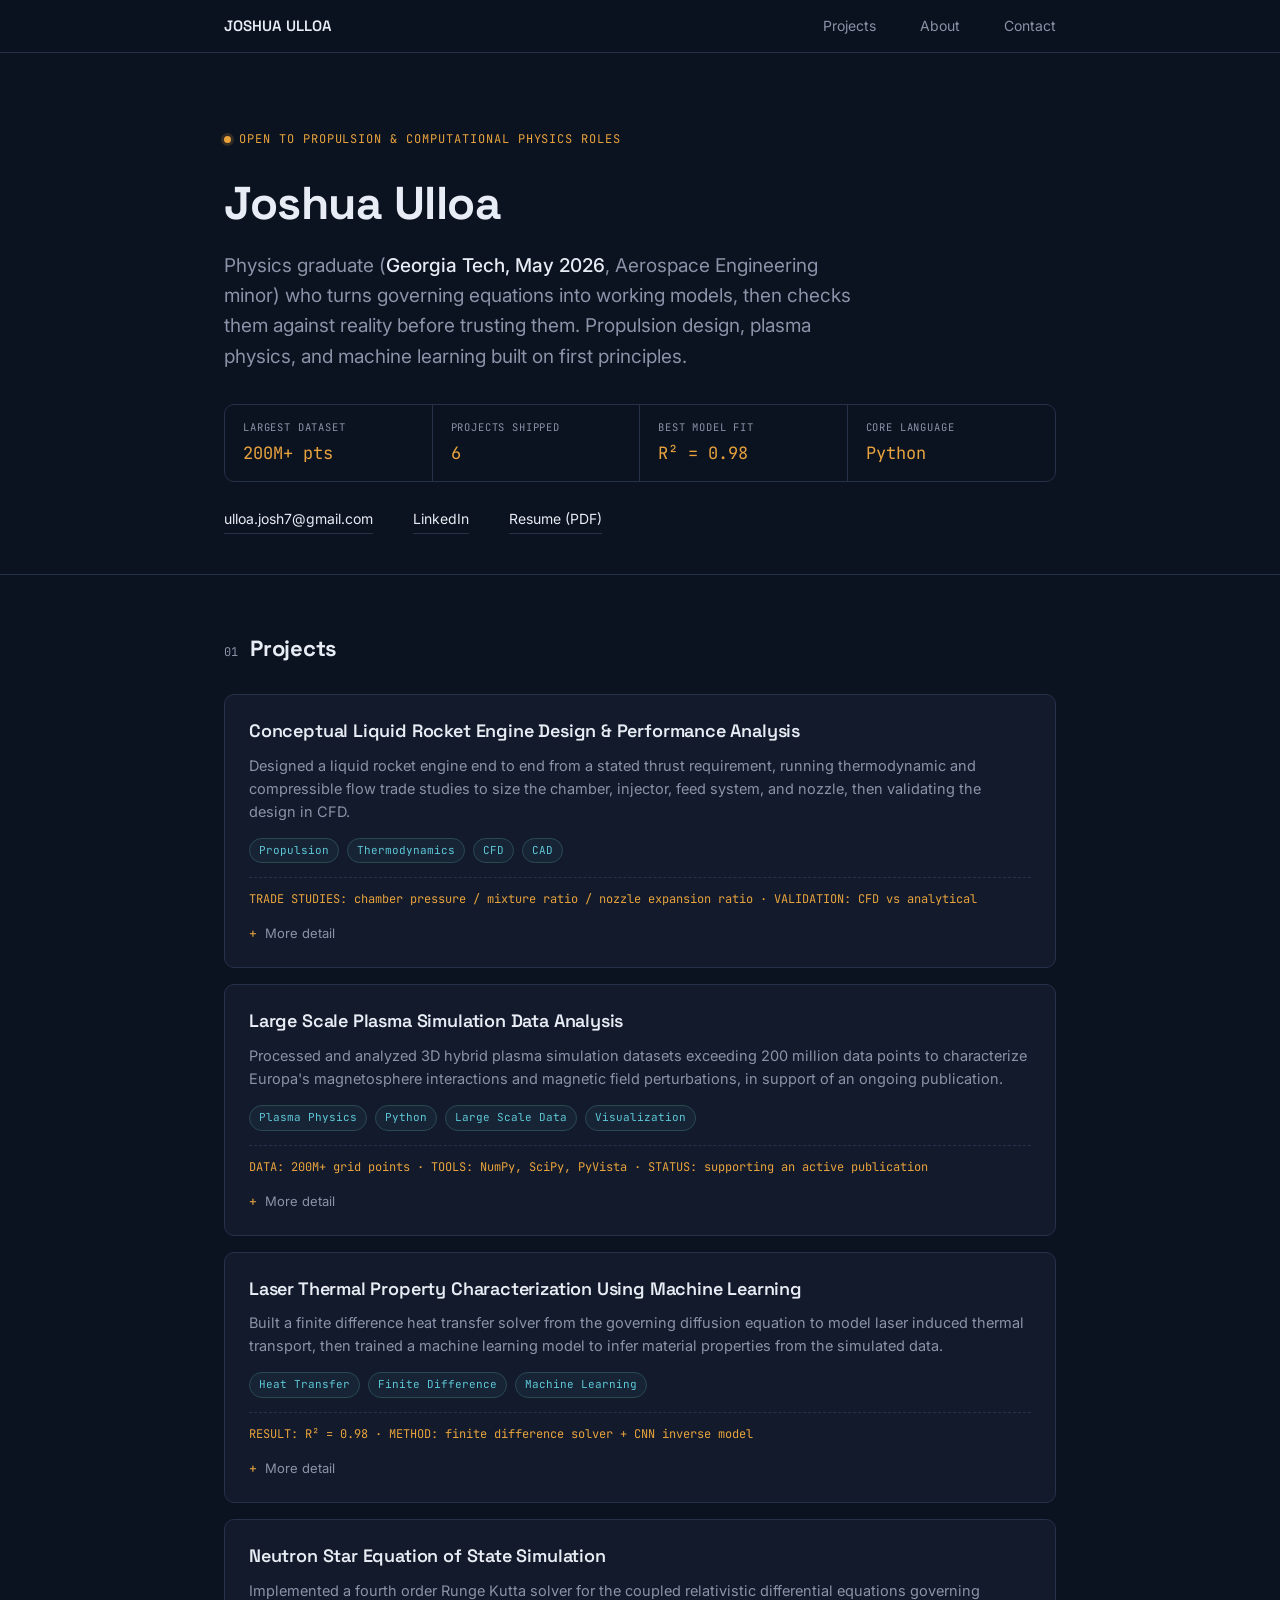
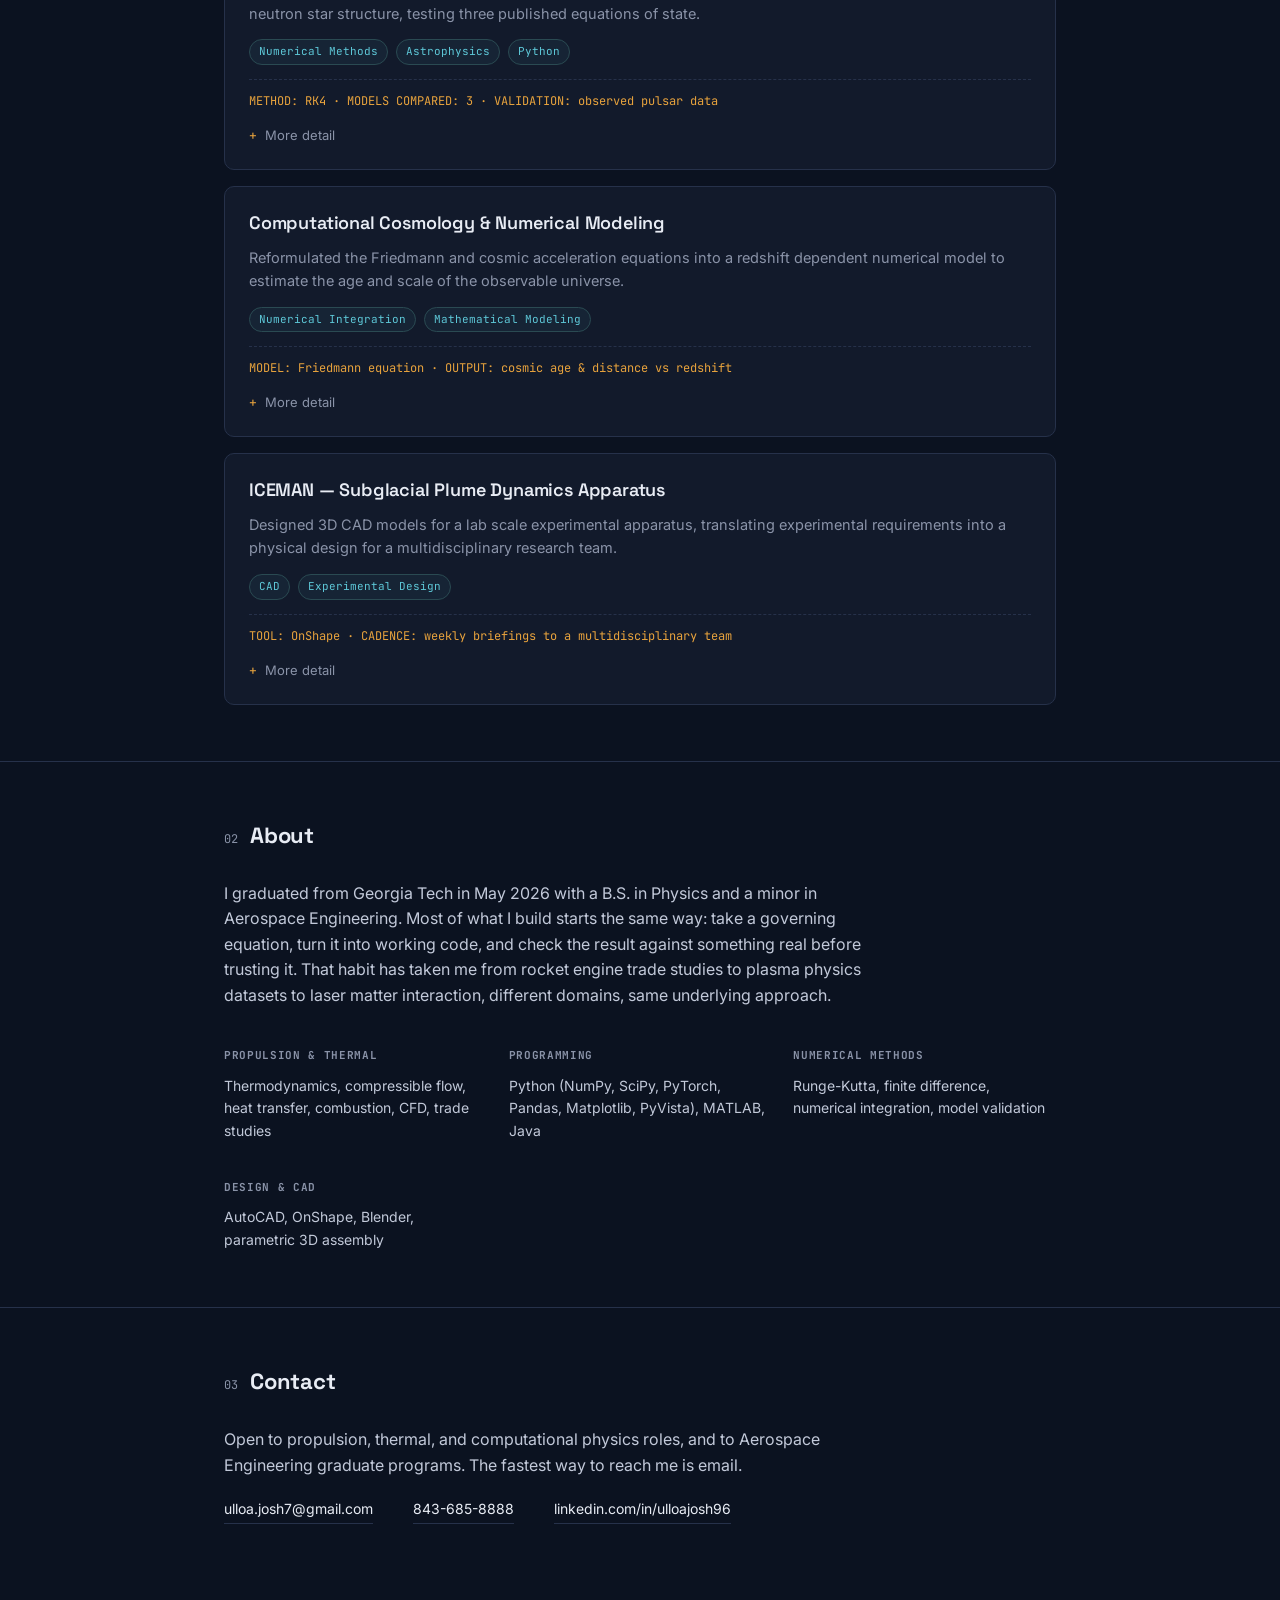
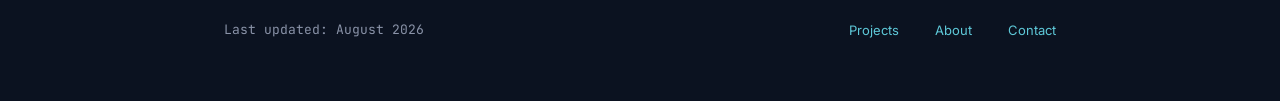
==== index.html @ 4d4025cc "Add files via upload" ====
<!DOCTYPE html>
<html lang="en">
<head>
<meta charset="UTF-8">
<meta name="viewport" content="width=device-width, initial-scale=1.0">
<title>Joshua Ulloa — Propulsion & Computational Physics</title>
<meta name="description" content="Portfolio of Joshua Ulloa: propulsion, thermal analysis, and computational physics projects.">
<link rel="preconnect" href="https://fonts.googleapis.com">
<link rel="preconnect" href="https://fonts.gstatic.com" crossorigin>
<link href="https://fonts.googleapis.com/css2?family=Space+Grotesk:wght@400;500;600;700&family=Inter:wght@400;500;600&family=JetBrains+Mono:wght@400;500;600&display=swap" rel="stylesheet">
<style>
  :root {
    --bg: #0b1220;
    --surface: #121a2b;
    --surface-2: #17203400;
    --border: #26314a;
    --text: #e8ecf4;
    --muted: #8a93a8;
    --amber: #e8a33d;
    --cyan: #5ec8d8;
    --radius: 10px;
  }

  * { box-sizing: border-box; }

  html { scroll-behavior: smooth; }

  body {
    margin: 0;
    background: var(--bg);
    color: var(--text);
    font-family: 'Inter', sans-serif;
    line-height: 1.6;
    -webkit-font-smoothing: antialiased;
  }

  h1, h2, h3 {
    font-family: 'Space Grotesk', sans-serif;
    margin: 0;
    letter-spacing: -0.01em;
  }

  .mono {
    font-family: 'JetBrains Mono', monospace;
  }

  a { color: var(--cyan); text-decoration: none; }
  a:hover { text-decoration: underline; }
  a:focus-visible, button:focus-visible, details:focus-visible {
    outline: 2px solid var(--amber);
    outline-offset: 3px;
  }

  .wrap {
    max-width: 880px;
    margin: 0 auto;
    padding: 0 24px;
  }

  /* ---------- Nav ---------- */
  nav {
    position: sticky;
    top: 0;
    z-index: 10;
    background: rgba(11, 18, 32, 0.9);
    backdrop-filter: blur(8px);
    border-bottom: 1px solid var(--border);
  }
  nav .wrap {
    display: flex;
    align-items: center;
    justify-content: space-between;
    padding-top: 14px;
    padding-bottom: 14px;
  }
  nav .brand {
    font-family: 'Space Grotesk', sans-serif;
    font-weight: 600;
    font-size: 15px;
    color: var(--text);
  }
  nav .links { display: flex; gap: 22px; font-size: 14px; }
  nav .links a { color: var(--muted); margin-right: 22px; }
  nav .links a:last-child { margin-right: 0; }
  nav .links a:hover { color: var(--text); text-decoration: none; }

  /* ---------- Hero ---------- */
  header.hero {
    padding: 72px 0 40px;
    border-bottom: 1px solid var(--border);
  }
  .eyebrow {
    display: inline-flex;
    align-items: center;
    gap: 8px;
    font-family: 'JetBrains Mono', monospace;
    font-size: 12px;
    letter-spacing: 0.08em;
    color: var(--amber);
    text-transform: uppercase;
    margin-bottom: 18px;
  }
  .eyebrow::before {
    content: "";
    width: 7px;
    height: 7px;
    border-radius: 50%;
    background: var(--amber);
    box-shadow: 0 0 0 3px rgba(232, 163, 61, 0.18);
  }
  h1.name {
    font-size: clamp(32px, 5vw, 46px);
    font-weight: 700;
    color: var(--text);
  }
  .role {
    font-size: clamp(16px, 2.2vw, 19px);
    color: var(--muted);
    margin-top: 10px;
    max-width: 640px;
  }
  .role strong { color: var(--text); font-weight: 500; }

  /* instrument readout strip */
  .readout {
    margin-top: 32px;
    display: flex;
    flex-wrap: wrap;
    gap: 0;
    border: 1px solid var(--border);
    border-radius: var(--radius);
    overflow: hidden;
  }
  .readout .cell {
    flex: 1 1 160px;
    padding: 14px 18px;
    border-right: 1px solid var(--border);
  }
  .readout .cell:last-child { border-right: none; }
  .readout .cell .label {
    font-family: 'JetBrains Mono', monospace;
    font-size: 10.5px;
    letter-spacing: 0.08em;
    color: var(--muted);
    text-transform: uppercase;
  }
  .readout .cell .value {
    font-family: 'JetBrains Mono', monospace;
    font-size: 17px;
    color: var(--amber);
    margin-top: 4px;
  }

  .hero-links {
    margin-top: 26px;
    display: flex;
    gap: 20px;
    font-size: 14px;
    flex-wrap: wrap;
  }
  .hero-links a { color: var(--text); border-bottom: 1px solid var(--border); padding-bottom: 2px; margin-right: 20px; display: inline-block; }
  .hero-links a:last-child { margin-right: 0; }
  .hero-links a:hover { border-color: var(--amber); text-decoration: none; }

  /* ---------- Sections ---------- */
  section { padding: 56px 0; border-bottom: 1px solid var(--border); }
  section:last-of-type { border-bottom: none; }

  .section-head {
    display: flex;
    align-items: baseline;
    gap: 12px;
    margin-bottom: 28px;
  }
  .section-head .idx {
    font-family: 'JetBrains Mono', monospace;
    font-size: 12px;
    color: var(--muted);
  }
  .section-head h2 { font-size: 22px; color: var(--text); }

  /* ---------- Project cards ---------- */
  .projects { display: grid; gap: 16px; }

  .card {
    background: var(--surface);
    border: 1px solid var(--border);
    border-radius: var(--radius);
    padding: 22px 24px;
    transition: border-color 0.15s ease;
  }
  .card:hover { border-color: #37456450; }

  .card h3 {
    font-size: 18px;
    color: var(--text);
    font-weight: 600;
  }

  .card .summary {
    color: var(--muted);
    margin-top: 8px;
    font-size: 14.5px;
  }

  .tags {
    display: flex;
    flex-wrap: wrap;
    gap: 8px;
    margin-top: 14px;
  }
  .tag {
    font-family: 'JetBrains Mono', monospace;
    font-size: 11px;
    color: var(--cyan);
    border: 1px solid #2a4a52;
    background: rgba(94, 200, 216, 0.06);
    padding: 3px 9px;
    border-radius: 999px;
  }

  .metrics {
    margin-top: 14px;
    font-family: 'JetBrains Mono', monospace;
    font-size: 12px;
    color: var(--amber);
    border-top: 1px dashed var(--border);
    padding-top: 12px;
  }

  details.more { margin-top: 14px; }
  details.more summary {
    cursor: pointer;
    font-size: 13px;
    color: var(--muted);
    list-style: none;
  }
  details.more summary::-webkit-details-marker { display: none; }
  details.more summary::before {
    content: "+ ";
    color: var(--amber);
    font-family: 'JetBrains Mono', monospace;
  }
  details.more[open] summary::before { content: "\2212 "; }
  details.more .body {
    margin-top: 10px;
    font-size: 14px;
    color: #c2c9d9;
  }
  details.more .body ul { margin: 8px 0 0; padding-left: 18px; }
  details.more .body li { margin-bottom: 6px; }

  /* ---------- About / Skills ---------- */
  .about-text { max-width: 640px; color: #c2c9d9; }

  .skills-grid {
    display: grid;
    grid-template-columns: repeat(auto-fit, minmax(220px, 1fr));
    gap: 22px;
    margin-top: 24px;
  }
  .skills-grid h4 {
    font-family: 'JetBrains Mono', monospace;
    font-size: 11px;
    letter-spacing: 0.06em;
    text-transform: uppercase;
    color: var(--muted);
    margin-bottom: 10px;
  }
  .skills-grid p { font-size: 14px; color: #c2c9d9; margin: 0; }

  /* ---------- Footer ---------- */
  footer { padding: 40px 0 60px; }
  footer .wrap {
    display: flex;
    justify-content: space-between;
    align-items: center;
    flex-wrap: wrap;
    gap: 16px;
  }
  footer .muted { color: var(--muted); font-size: 13px; }
  footer .links { display: flex; gap: 18px; font-size: 13px; }
  footer .links a { margin-right: 18px; }
  footer .links a:last-child { margin-right: 0; }

  @media (max-width: 560px) {
    nav .links { gap: 14px; font-size: 13px; }
    .readout .cell { flex: 1 1 45%; }
  }

  @media (prefers-reduced-motion: reduce) {
    html { scroll-behavior: auto; }
    * { transition: none !important; }
  }
</style>
</head>
<body>

<nav>
  <div class="wrap">
    <div class="brand">JOSHUA ULLOA</div>
    <div class="links">
      <a href="#projects">Projects</a>
      <a href="#about">About</a>
      <a href="#contact">Contact</a>
    </div>
  </div>
</nav>

<header class="hero">
  <div class="wrap">
    <div class="eyebrow">Open to propulsion &amp; computational physics roles</div>
    <h1 class="name">Joshua Ulloa</h1>
    <p class="role">
      Physics graduate (<strong>Georgia Tech, May 2026</strong>, Aerospace Engineering minor) who turns
      governing equations into working models, then checks them against reality before trusting them.
      Propulsion design, plasma physics, and machine learning built on first principles.
    </p>

    <div class="readout">
      <div class="cell">
        <div class="label">Largest dataset</div>
        <div class="value">200M+ pts</div>
      </div>
      <div class="cell">
        <div class="label">Projects shipped</div>
        <div class="value">6</div>
      </div>
      <div class="cell">
        <div class="label">Best model fit</div>
        <div class="value">R&sup2; = 0.98</div>
      </div>
      <div class="cell">
        <div class="label">Core language</div>
        <div class="value">Python</div>
      </div>
    </div>

    <div class="hero-links">
      <a href="mailto:ulloa.josh7@gmail.com">ulloa.josh7@gmail.com</a>
      <a href="https://linkedin.com/in/ulloajosh96" target="_blank" rel="noopener">LinkedIn</a>
      <!-- To add a downloadable resume: upload a PDF to the same repo, then
           change href="#" below to the filename, e.g. href="resume.pdf" -->
      <a href="#" id="resume-link">Resume (PDF)</a>
    </div>
  </div>
</header>

<section id="projects">
  <div class="wrap">
    <div class="section-head">
      <span class="idx mono">01</span>
      <h2>Projects</h2>
    </div>

    <div class="projects">

      <!-- ================================================================
           PROJECT CARD TEMPLATE
           To add a new project: copy everything from the <div class="card">
           line to the matching closing </div> just above the next comment,
           paste it below this comment block, then edit the text inside.
           Keep the tag pills short (1-3 words). The metrics line is meant
           to read like a quick readout, not a full sentence.
           ================================================================ -->

      <div class="card">
        <h3>Conceptual Liquid Rocket Engine Design &amp; Performance Analysis</h3>
        <p class="summary">
          Designed a liquid rocket engine end to end from a stated thrust requirement, running
          thermodynamic and compressible flow trade studies to size the chamber, injector, feed
          system, and nozzle, then validating the design in CFD.
        </p>
        <div class="tags">
          <span class="tag">Propulsion</span>
          <span class="tag">Thermodynamics</span>
          <span class="tag">CFD</span>
          <span class="tag">CAD</span>
        </div>
        <div class="metrics">TRADE STUDIES: chamber pressure / mixture ratio / nozzle expansion ratio &middot; VALIDATION: CFD vs analytical</div>
        <details class="more">
          <summary>More detail</summary>
          <div class="body">
            <ul>
              <li>Ran thermodynamic and compressible flow trade studies to set chamber pressure, mixture ratio, and nozzle expansion ratio from a single thrust requirement.</li>
              <li>Sized the combustion chamber, injector concept, propellant feed system, and converging diverging nozzle.</li>
              <li>Built a parametric 3D CAD assembly and CFD models to evaluate nozzle flow and thermal loads, checking analytical predictions against simulation.</li>
            </ul>
          </div>
        </details>
      </div>

      <div class="card">
        <h3>Large Scale Plasma Simulation Data Analysis</h3>
        <p class="summary">
          Processed and analyzed 3D hybrid plasma simulation datasets exceeding 200 million data
          points to characterize Europa's magnetosphere interactions and magnetic field perturbations,
          in support of an ongoing publication.
        </p>
        <div class="tags">
          <span class="tag">Plasma Physics</span>
          <span class="tag">Python</span>
          <span class="tag">Large Scale Data</span>
          <span class="tag">Visualization</span>
        </div>
        <div class="metrics">DATA: 200M+ grid points &middot; TOOLS: NumPy, SciPy, PyVista &middot; STATUS: supporting an active publication</div>
        <details class="more">
          <summary>More detail</summary>
          <div class="body">
            <ul>
              <li>Built automated Python pipelines to process, mask, and threshold large 3D simulation output into scientifically meaningful subsets.</li>
              <li>Developed automated 2D and 3D visualization tooling to compare results across multiple simulation models.</li>
              <li>Partnered with graduate researchers to validate results against expected physical behavior.</li>
            </ul>
          </div>
        </details>
      </div>

      <div class="card">
        <h3>Laser Thermal Property Characterization Using Machine Learning</h3>
        <p class="summary">
          Built a finite difference heat transfer solver from the governing diffusion equation to
          model laser induced thermal transport, then trained a machine learning model to infer
          material properties from the simulated data.
        </p>
        <div class="tags">
          <span class="tag">Heat Transfer</span>
          <span class="tag">Finite Difference</span>
          <span class="tag">Machine Learning</span>
        </div>
        <div class="metrics">RESULT: R&sup2; = 0.98 &middot; METHOD: finite difference solver + CNN inverse model</div>
        <details class="more">
          <summary>More detail</summary>
          <div class="body">
            <ul>
              <li>Derived and discretized the heat diffusion equation directly rather than using a commercial solver, managing numerical stability constraints on time step selection.</li>
              <li>Automated parameter sweeps to generate a structured synthetic dataset across material properties.</li>
              <li>Trained a CNN to solve the inverse problem: inferring thermal diffusivity from simulated temperature fields.</li>
            </ul>
          </div>
        </details>
      </div>

      <div class="card">
        <h3>Neutron Star Equation of State Simulation</h3>
        <p class="summary">
          Implemented a fourth order Runge Kutta solver for the coupled relativistic differential
          equations governing neutron star structure, testing three published equations of state.
        </p>
        <div class="tags">
          <span class="tag">Numerical Methods</span>
          <span class="tag">Astrophysics</span>
          <span class="tag">Python</span>
        </div>
        <div class="metrics">METHOD: RK4 &middot; MODELS COMPARED: 3 &middot; VALIDATION: observed pulsar data</div>
        <details class="more">
          <summary>More detail</summary>
          <div class="body">
            <ul>
              <li>Handled the singular boundary condition near the stellar center before transitioning to general integration.</li>
              <li>Swept across central density conditions to build full mass radius relationships for each equation of state.</li>
              <li>Compared predictions across models to quantify sensitivity to underlying nuclear physics assumptions.</li>
            </ul>
          </div>
        </details>
      </div>

      <div class="card">
        <h3>Computational Cosmology &amp; Numerical Modeling</h3>
        <p class="summary">
          Reformulated the Friedmann and cosmic acceleration equations into a redshift dependent
          numerical model to estimate the age and scale of the observable universe.
        </p>
        <div class="tags">
          <span class="tag">Numerical Integration</span>
          <span class="tag">Mathematical Modeling</span>
        </div>
        <div class="metrics">MODEL: Friedmann equation &middot; OUTPUT: cosmic age &amp; distance vs redshift</div>
        <details class="more">
          <summary>More detail</summary>
          <div class="body">
            <ul>
              <li>Converted the expansion equations from scale factor to observable redshift.</li>
              <li>Numerically integrated across a large redshift range to recover estimates of cosmic age and comoving distance.</li>
            </ul>
          </div>
        </details>
      </div>

      <div class="card">
        <h3>ICEMAN &mdash; Subglacial Plume Dynamics Apparatus</h3>
        <p class="summary">
          Designed 3D CAD models for a lab scale experimental apparatus, translating experimental
          requirements into a physical design for a multidisciplinary research team.
        </p>
        <div class="tags">
          <span class="tag">CAD</span>
          <span class="tag">Experimental Design</span>
        </div>
        <div class="metrics">TOOL: OnShape &middot; CADENCE: weekly briefings to a multidisciplinary team</div>
        <details class="more">
          <summary>More detail</summary>
          <div class="body">
            <ul>
              <li>Designed inflow channels and tank modifications enabling simulation of subglacial plume dynamics.</li>
              <li>Synthesized prior experimental studies into design recommendations.</li>
              <li>Briefed technical progress weekly to keep design aligned with project objectives.</li>
            </ul>
          </div>
        </details>
      </div>

      <!-- END PROJECT CARD TEMPLATE AREA -->

    </div>
  </div>
</section>

<section id="about">
  <div class="wrap">
    <div class="section-head">
      <span class="idx mono">02</span>
      <h2>About</h2>
    </div>
    <p class="about-text">
      I graduated from Georgia Tech in May 2026 with a B.S. in Physics and a minor in Aerospace
      Engineering. Most of what I build starts the same way: take a governing equation, turn it into
      working code, and check the result against something real before trusting it. That habit has
      taken me from rocket engine trade studies to plasma physics datasets to laser matter interaction,
      different domains, same underlying approach.
    </p>

    <div class="skills-grid">
      <div>
        <h4>Propulsion &amp; Thermal</h4>
        <p>Thermodynamics, compressible flow, heat transfer, combustion, CFD, trade studies</p>
      </div>
      <div>
        <h4>Programming</h4>
        <p>Python (NumPy, SciPy, PyTorch, Pandas, Matplotlib, PyVista), MATLAB, Java</p>
      </div>
      <div>
        <h4>Numerical Methods</h4>
        <p>Runge-Kutta, finite difference, numerical integration, model validation</p>
      </div>
      <div>
        <h4>Design &amp; CAD</h4>
        <p>AutoCAD, OnShape, Blender, parametric 3D assembly</p>
      </div>
    </div>
  </div>
</section>

<section id="contact">
  <div class="wrap">
    <div class="section-head">
      <span class="idx mono">03</span>
      <h2>Contact</h2>
    </div>
    <p class="about-text">
      Open to propulsion, thermal, and computational physics roles, and to Aerospace Engineering
      graduate programs. The fastest way to reach me is email.
    </p>
    <div class="hero-links" style="margin-top: 20px;">
      <a href="mailto:ulloa.josh7@gmail.com">ulloa.josh7@gmail.com</a>
      <a href="tel:8436858888">843-685-8888</a>
      <a href="https://linkedin.com/in/ulloajosh96" target="_blank" rel="noopener">linkedin.com/in/ulloajosh96</a>
    </div>
  </div>
</section>

<footer>
  <div class="wrap">
    <span class="muted mono">Last updated: August 2026</span>
    <div class="links">
      <a href="#projects">Projects</a>
      <a href="#about">About</a>
      <a href="#contact">Contact</a>
    </div>
  </div>
</footer>

</body>
</html>
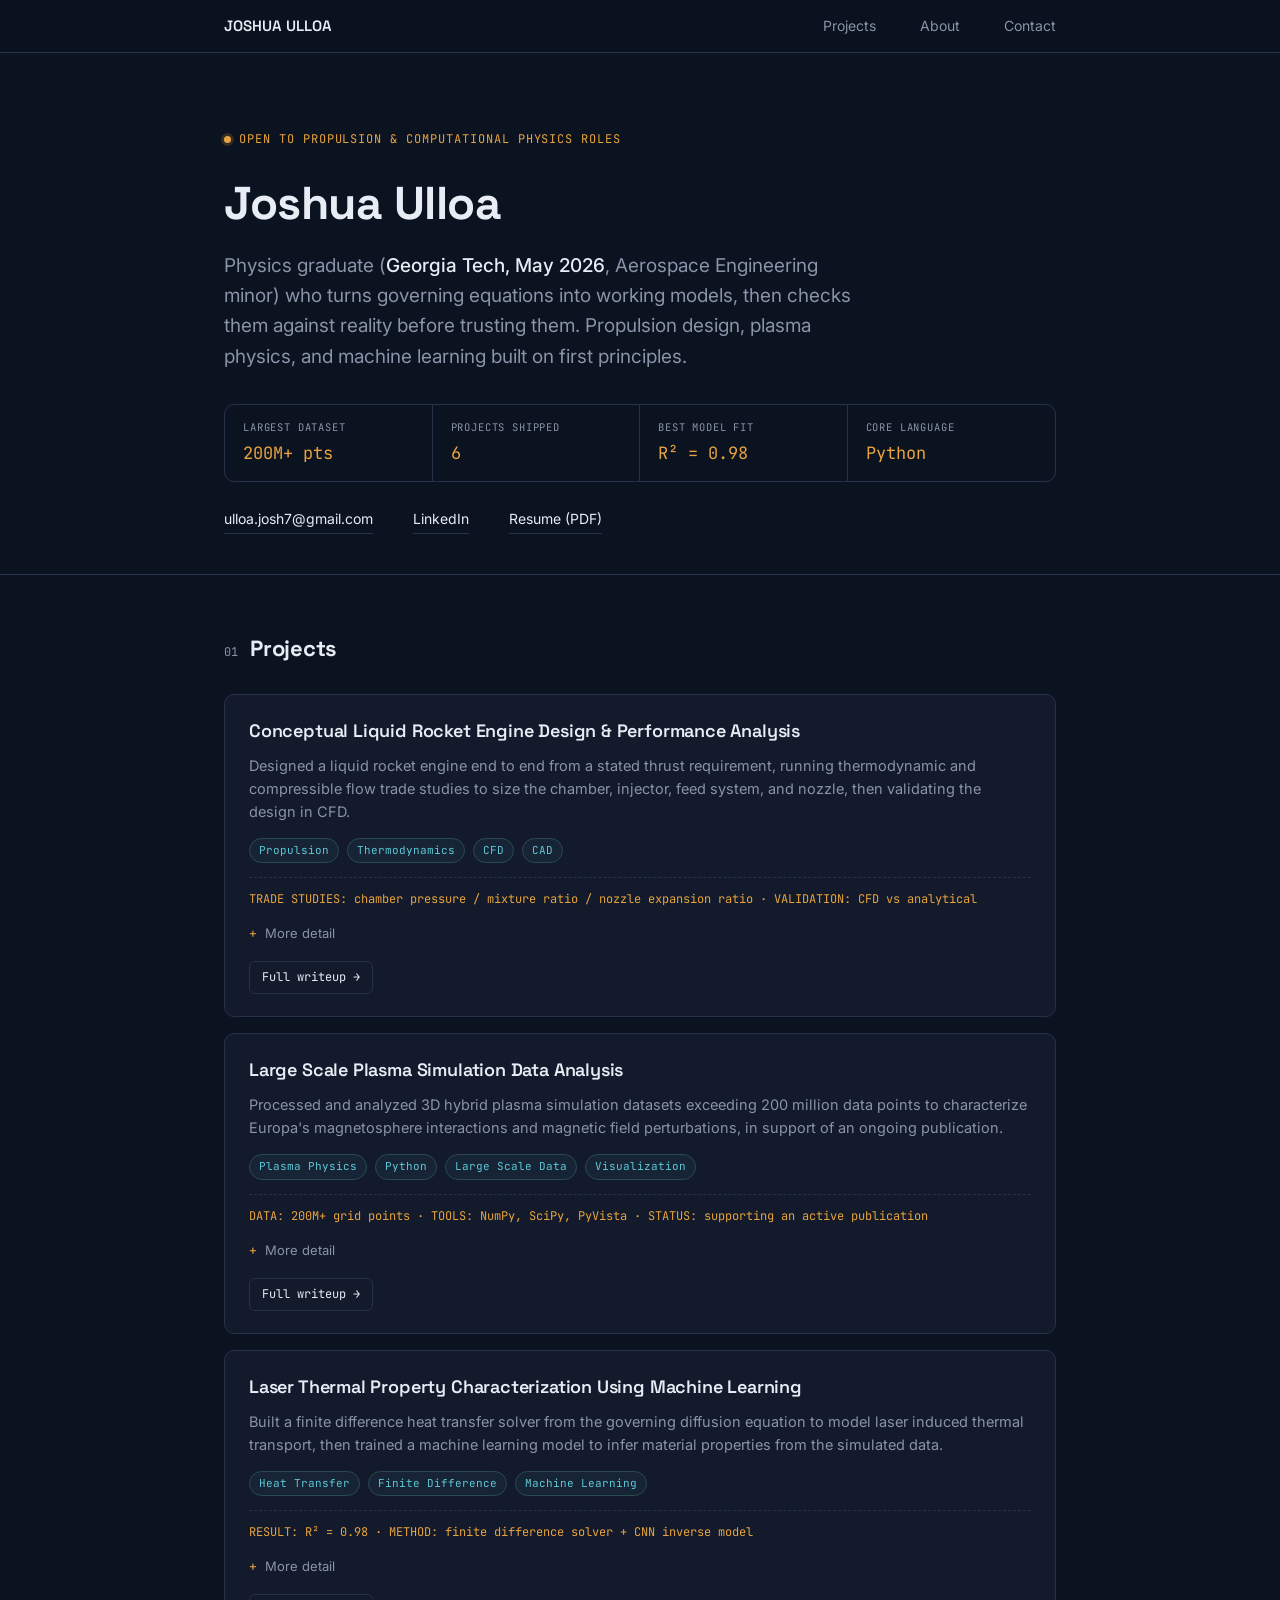
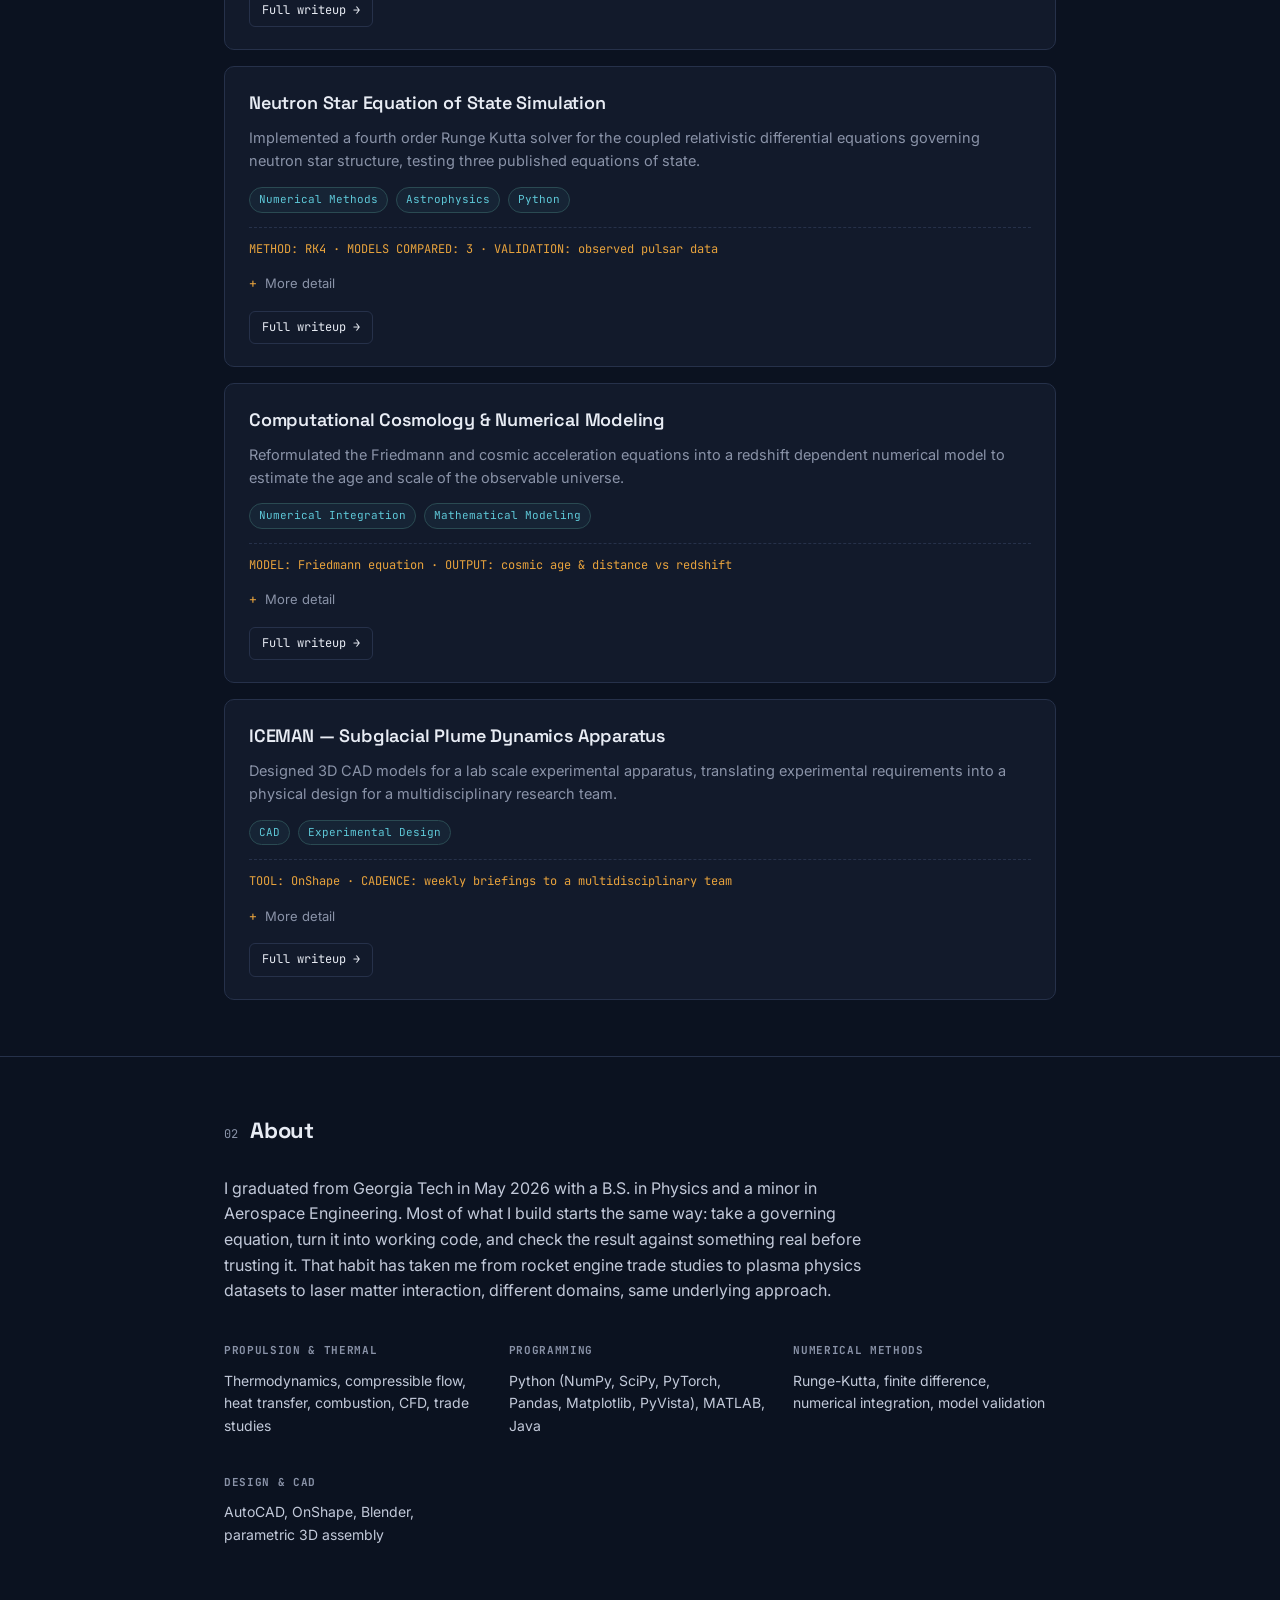
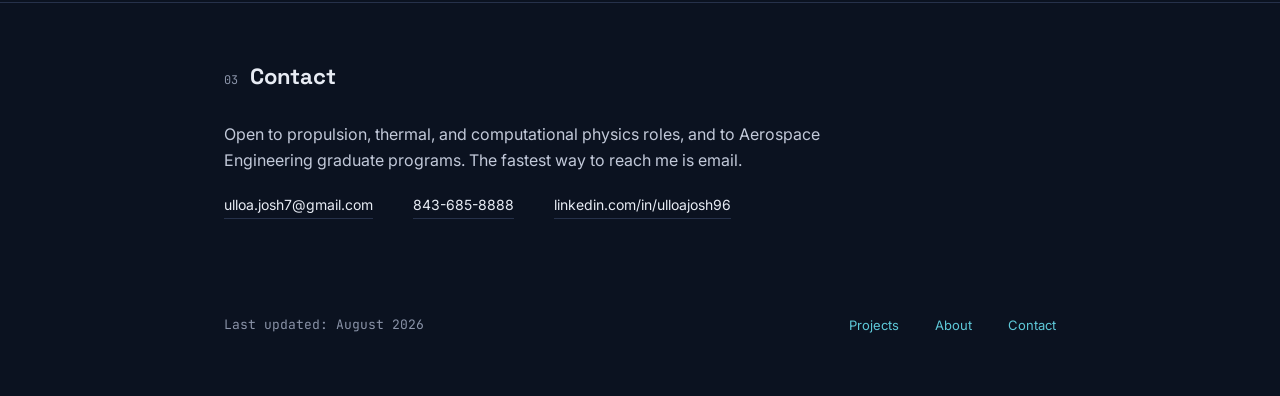
==== commit 827c31d9: "Add files via upload" ====
--- a/index.html
+++ b/index.html
@@ -8,291 +8,7 @@
 <link rel="preconnect" href="https://fonts.googleapis.com">
 <link rel="preconnect" href="https://fonts.gstatic.com" crossorigin>
 <link href="https://fonts.googleapis.com/css2?family=Space+Grotesk:wght@400;500;600;700&family=Inter:wght@400;500;600&family=JetBrains+Mono:wght@400;500;600&display=swap" rel="stylesheet">
-<style>
-  :root {
-    --bg: #0b1220;
-    --surface: #121a2b;
-    --surface-2: #17203400;
-    --border: #26314a;
-    --text: #e8ecf4;
-    --muted: #8a93a8;
-    --amber: #e8a33d;
-    --cyan: #5ec8d8;
-    --radius: 10px;
-  }
-
-  * { box-sizing: border-box; }
-
-  html { scroll-behavior: smooth; }
-
-  body {
-    margin: 0;
-    background: var(--bg);
-    color: var(--text);
-    font-family: 'Inter', sans-serif;
-    line-height: 1.6;
-    -webkit-font-smoothing: antialiased;
-  }
-
-  h1, h2, h3 {
-    font-family: 'Space Grotesk', sans-serif;
-    margin: 0;
-    letter-spacing: -0.01em;
-  }
-
-  .mono {
-    font-family: 'JetBrains Mono', monospace;
-  }
-
-  a { color: var(--cyan); text-decoration: none; }
-  a:hover { text-decoration: underline; }
-  a:focus-visible, button:focus-visible, details:focus-visible {
-    outline: 2px solid var(--amber);
-    outline-offset: 3px;
-  }
-
-  .wrap {
-    max-width: 880px;
-    margin: 0 auto;
-    padding: 0 24px;
-  }
-
-  /* ---------- Nav ---------- */
-  nav {
-    position: sticky;
-    top: 0;
-    z-index: 10;
-    background: rgba(11, 18, 32, 0.9);
-    backdrop-filter: blur(8px);
-    border-bottom: 1px solid var(--border);
-  }
-  nav .wrap {
-    display: flex;
-    align-items: center;
-    justify-content: space-between;
-    padding-top: 14px;
-    padding-bottom: 14px;
-  }
-  nav .brand {
-    font-family: 'Space Grotesk', sans-serif;
-    font-weight: 600;
-    font-size: 15px;
-    color: var(--text);
-  }
-  nav .links { display: flex; gap: 22px; font-size: 14px; }
-  nav .links a { color: var(--muted); margin-right: 22px; }
-  nav .links a:last-child { margin-right: 0; }
-  nav .links a:hover { color: var(--text); text-decoration: none; }
-
-  /* ---------- Hero ---------- */
-  header.hero {
-    padding: 72px 0 40px;
-    border-bottom: 1px solid var(--border);
-  }
-  .eyebrow {
-    display: inline-flex;
-    align-items: center;
-    gap: 8px;
-    font-family: 'JetBrains Mono', monospace;
-    font-size: 12px;
-    letter-spacing: 0.08em;
-    color: var(--amber);
-    text-transform: uppercase;
-    margin-bottom: 18px;
-  }
-  .eyebrow::before {
-    content: "";
-    width: 7px;
-    height: 7px;
-    border-radius: 50%;
-    background: var(--amber);
-    box-shadow: 0 0 0 3px rgba(232, 163, 61, 0.18);
-  }
-  h1.name {
-    font-size: clamp(32px, 5vw, 46px);
-    font-weight: 700;
-    color: var(--text);
-  }
-  .role {
-    font-size: clamp(16px, 2.2vw, 19px);
-    color: var(--muted);
-    margin-top: 10px;
-    max-width: 640px;
-  }
-  .role strong { color: var(--text); font-weight: 500; }
-
-  /* instrument readout strip */
-  .readout {
-    margin-top: 32px;
-    display: flex;
-    flex-wrap: wrap;
-    gap: 0;
-    border: 1px solid var(--border);
-    border-radius: var(--radius);
-    overflow: hidden;
-  }
-  .readout .cell {
-    flex: 1 1 160px;
-    padding: 14px 18px;
-    border-right: 1px solid var(--border);
-  }
-  .readout .cell:last-child { border-right: none; }
-  .readout .cell .label {
-    font-family: 'JetBrains Mono', monospace;
-    font-size: 10.5px;
-    letter-spacing: 0.08em;
-    color: var(--muted);
-    text-transform: uppercase;
-  }
-  .readout .cell .value {
-    font-family: 'JetBrains Mono', monospace;
-    font-size: 17px;
-    color: var(--amber);
-    margin-top: 4px;
-  }
-
-  .hero-links {
-    margin-top: 26px;
-    display: flex;
-    gap: 20px;
-    font-size: 14px;
-    flex-wrap: wrap;
-  }
-  .hero-links a { color: var(--text); border-bottom: 1px solid var(--border); padding-bottom: 2px; margin-right: 20px; display: inline-block; }
-  .hero-links a:last-child { margin-right: 0; }
-  .hero-links a:hover { border-color: var(--amber); text-decoration: none; }
-
-  /* ---------- Sections ---------- */
-  section { padding: 56px 0; border-bottom: 1px solid var(--border); }
-  section:last-of-type { border-bottom: none; }
-
-  .section-head {
-    display: flex;
-    align-items: baseline;
-    gap: 12px;
-    margin-bottom: 28px;
-  }
-  .section-head .idx {
-    font-family: 'JetBrains Mono', monospace;
-    font-size: 12px;
-    color: var(--muted);
-  }
-  .section-head h2 { font-size: 22px; color: var(--text); }
-
-  /* ---------- Project cards ---------- */
-  .projects { display: grid; gap: 16px; }
-
-  .card {
-    background: var(--surface);
-    border: 1px solid var(--border);
-    border-radius: var(--radius);
-    padding: 22px 24px;
-    transition: border-color 0.15s ease;
-  }
-  .card:hover { border-color: #37456450; }
-
-  .card h3 {
-    font-size: 18px;
-    color: var(--text);
-    font-weight: 600;
-  }
-
-  .card .summary {
-    color: var(--muted);
-    margin-top: 8px;
-    font-size: 14.5px;
-  }
-
-  .tags {
-    display: flex;
-    flex-wrap: wrap;
-    gap: 8px;
-    margin-top: 14px;
-  }
-  .tag {
-    font-family: 'JetBrains Mono', monospace;
-    font-size: 11px;
-    color: var(--cyan);
-    border: 1px solid #2a4a52;
-    background: rgba(94, 200, 216, 0.06);
-    padding: 3px 9px;
-    border-radius: 999px;
-  }
-
-  .metrics {
-    margin-top: 14px;
-    font-family: 'JetBrains Mono', monospace;
-    font-size: 12px;
-    color: var(--amber);
-    border-top: 1px dashed var(--border);
-    padding-top: 12px;
-  }
-
-  details.more { margin-top: 14px; }
-  details.more summary {
-    cursor: pointer;
-    font-size: 13px;
-    color: var(--muted);
-    list-style: none;
-  }
-  details.more summary::-webkit-details-marker { display: none; }
-  details.more summary::before {
-    content: "+ ";
-    color: var(--amber);
-    font-family: 'JetBrains Mono', monospace;
-  }
-  details.more[open] summary::before { content: "\2212 "; }
-  details.more .body {
-    margin-top: 10px;
-    font-size: 14px;
-    color: #c2c9d9;
-  }
-  details.more .body ul { margin: 8px 0 0; padding-left: 18px; }
-  details.more .body li { margin-bottom: 6px; }
-
-  /* ---------- About / Skills ---------- */
-  .about-text { max-width: 640px; color: #c2c9d9; }
-
-  .skills-grid {
-    display: grid;
-    grid-template-columns: repeat(auto-fit, minmax(220px, 1fr));
-    gap: 22px;
-    margin-top: 24px;
-  }
-  .skills-grid h4 {
-    font-family: 'JetBrains Mono', monospace;
-    font-size: 11px;
-    letter-spacing: 0.06em;
-    text-transform: uppercase;
-    color: var(--muted);
-    margin-bottom: 10px;
-  }
-  .skills-grid p { font-size: 14px; color: #c2c9d9; margin: 0; }
-
-  /* ---------- Footer ---------- */
-  footer { padding: 40px 0 60px; }
-  footer .wrap {
-    display: flex;
-    justify-content: space-between;
-    align-items: center;
-    flex-wrap: wrap;
-    gap: 16px;
-  }
-  footer .muted { color: var(--muted); font-size: 13px; }
-  footer .links { display: flex; gap: 18px; font-size: 13px; }
-  footer .links a { margin-right: 18px; }
-  footer .links a:last-child { margin-right: 0; }
-
-  @media (max-width: 560px) {
-    nav .links { gap: 14px; font-size: 13px; }
-    .readout .cell { flex: 1 1 45%; }
-  }
-
-  @media (prefers-reduced-motion: reduce) {
-    html { scroll-behavior: auto; }
-    * { transition: none !important; }
-  }
-</style>
+<link rel="stylesheet" href="style.css">
 </head>
 <body>
 
@@ -388,6 +104,9 @@
             </ul>
           </div>
         </details>
+        <div class="card-links">
+          <a class="btn" href="projects/rocket-engine.html">Full writeup &rarr;</a>
+        </div>
       </div>
 
       <div class="card">
@@ -414,6 +133,9 @@
             </ul>
           </div>
         </details>
+        <div class="card-links">
+          <a class="btn" href="projects/europa-plasma.html">Full writeup &rarr;</a>
+        </div>
       </div>
 
       <div class="card">
@@ -439,6 +161,9 @@
             </ul>
           </div>
         </details>
+        <div class="card-links">
+          <a class="btn" href="projects/laser-thermal-ml.html">Full writeup &rarr;</a>
+        </div>
       </div>
 
       <div class="card">
@@ -463,6 +188,9 @@
             </ul>
           </div>
         </details>
+        <div class="card-links">
+          <a class="btn" href="projects/neutron-star.html">Full writeup &rarr;</a>
+        </div>
       </div>
 
       <div class="card">
@@ -485,6 +213,9 @@
             </ul>
           </div>
         </details>
+        <div class="card-links">
+          <a class="btn" href="projects/cosmology.html">Full writeup &rarr;</a>
+        </div>
       </div>
 
       <div class="card">
@@ -508,6 +239,9 @@
             </ul>
           </div>
         </details>
+        <div class="card-links">
+          <a class="btn" href="projects/iceman.html">Full writeup &rarr;</a>
+        </div>
       </div>
 
       <!-- END PROJECT CARD TEMPLATE AREA -->
--- a/style.css
+++ b/style.css
@@ -0,0 +1,364 @@
+:root {
+    --bg: #0b1220;
+    --surface: #121a2b;
+    --surface-2: #17203400;
+    --border: #26314a;
+    --text: #e8ecf4;
+    --muted: #8a93a8;
+    --amber: #e8a33d;
+    --cyan: #5ec8d8;
+    --radius: 10px;
+  }
+
+  * { box-sizing: border-box; }
+
+  html { scroll-behavior: smooth; }
+
+  body {
+    margin: 0;
+    background: var(--bg);
+    color: var(--text);
+    font-family: 'Inter', sans-serif;
+    line-height: 1.6;
+    -webkit-font-smoothing: antialiased;
+  }
+
+  h1, h2, h3 {
+    font-family: 'Space Grotesk', sans-serif;
+    margin: 0;
+    letter-spacing: -0.01em;
+  }
+
+  .mono {
+    font-family: 'JetBrains Mono', monospace;
+  }
+
+  a { color: var(--cyan); text-decoration: none; }
+  a:hover { text-decoration: underline; }
+  a:focus-visible, button:focus-visible, details:focus-visible {
+    outline: 2px solid var(--amber);
+    outline-offset: 3px;
+  }
+
+  .wrap {
+    max-width: 880px;
+    margin: 0 auto;
+    padding: 0 24px;
+  }
+
+  /* ---------- Nav ---------- */
+  nav {
+    position: sticky;
+    top: 0;
+    z-index: 10;
+    background: rgba(11, 18, 32, 0.9);
+    backdrop-filter: blur(8px);
+    border-bottom: 1px solid var(--border);
+  }
+  nav .wrap {
+    display: flex;
+    align-items: center;
+    justify-content: space-between;
+    padding-top: 14px;
+    padding-bottom: 14px;
+  }
+  nav .brand {
+    font-family: 'Space Grotesk', sans-serif;
+    font-weight: 600;
+    font-size: 15px;
+    color: var(--text);
+  }
+  nav .links { display: flex; gap: 22px; font-size: 14px; }
+  nav .links a { color: var(--muted); margin-right: 22px; }
+  nav .links a:last-child { margin-right: 0; }
+  nav .links a:hover { color: var(--text); text-decoration: none; }
+
+  /* ---------- Hero ---------- */
+  header.hero {
+    padding: 72px 0 40px;
+    border-bottom: 1px solid var(--border);
+  }
+  .eyebrow {
+    display: inline-flex;
+    align-items: center;
+    gap: 8px;
+    font-family: 'JetBrains Mono', monospace;
+    font-size: 12px;
+    letter-spacing: 0.08em;
+    color: var(--amber);
+    text-transform: uppercase;
+    margin-bottom: 18px;
+  }
+  .eyebrow::before {
+    content: "";
+    width: 7px;
+    height: 7px;
+    border-radius: 50%;
+    background: var(--amber);
+    box-shadow: 0 0 0 3px rgba(232, 163, 61, 0.18);
+  }
+  h1.name {
+    font-size: clamp(32px, 5vw, 46px);
+    font-weight: 700;
+    color: var(--text);
+  }
+  .role {
+    font-size: clamp(16px, 2.2vw, 19px);
+    color: var(--muted);
+    margin-top: 10px;
+    max-width: 640px;
+  }
+  .role strong { color: var(--text); font-weight: 500; }
+
+  /* instrument readout strip */
+  .readout {
+    margin-top: 32px;
+    display: flex;
+    flex-wrap: wrap;
+    gap: 0;
+    border: 1px solid var(--border);
+    border-radius: var(--radius);
+    overflow: hidden;
+  }
+  .readout .cell {
+    flex: 1 1 160px;
+    padding: 14px 18px;
+    border-right: 1px solid var(--border);
+  }
+  .readout .cell:last-child { border-right: none; }
+  .readout .cell .label {
+    font-family: 'JetBrains Mono', monospace;
+    font-size: 10.5px;
+    letter-spacing: 0.08em;
+    color: var(--muted);
+    text-transform: uppercase;
+  }
+  .readout .cell .value {
+    font-family: 'JetBrains Mono', monospace;
+    font-size: 17px;
+    color: var(--amber);
+    margin-top: 4px;
+  }
+
+  .hero-links {
+    margin-top: 26px;
+    display: flex;
+    gap: 20px;
+    font-size: 14px;
+    flex-wrap: wrap;
+  }
+  .hero-links a { color: var(--text); border-bottom: 1px solid var(--border); padding-bottom: 2px; margin-right: 20px; display: inline-block; }
+  .hero-links a:last-child { margin-right: 0; }
+  .hero-links a:hover { border-color: var(--amber); text-decoration: none; }
+
+  /* ---------- Sections ---------- */
+  section { padding: 56px 0; border-bottom: 1px solid var(--border); }
+  section:last-of-type { border-bottom: none; }
+
+  .section-head {
+    display: flex;
+    align-items: baseline;
+    gap: 12px;
+    margin-bottom: 28px;
+  }
+  .section-head .idx {
+    font-family: 'JetBrains Mono', monospace;
+    font-size: 12px;
+    color: var(--muted);
+  }
+  .section-head h2 { font-size: 22px; color: var(--text); }
+
+  /* ---------- Project cards ---------- */
+  .projects { display: grid; gap: 16px; }
+
+  .card {
+    background: var(--surface);
+    border: 1px solid var(--border);
+    border-radius: var(--radius);
+    padding: 22px 24px;
+    transition: border-color 0.15s ease;
+  }
+  .card:hover { border-color: #37456450; }
+
+  .card h3 {
+    font-size: 18px;
+    color: var(--text);
+    font-weight: 600;
+  }
+
+  .card .summary {
+    color: var(--muted);
+    margin-top: 8px;
+    font-size: 14.5px;
+  }
+
+  .tags {
+    display: flex;
+    flex-wrap: wrap;
+    gap: 8px;
+    margin-top: 14px;
+  }
+  .tag {
+    font-family: 'JetBrains Mono', monospace;
+    font-size: 11px;
+    color: var(--cyan);
+    border: 1px solid #2a4a52;
+    background: rgba(94, 200, 216, 0.06);
+    padding: 3px 9px;
+    border-radius: 999px;
+  }
+
+  .metrics {
+    margin-top: 14px;
+    font-family: 'JetBrains Mono', monospace;
+    font-size: 12px;
+    color: var(--amber);
+    border-top: 1px dashed var(--border);
+    padding-top: 12px;
+  }
+
+  details.more { margin-top: 14px; }
+  details.more summary {
+    cursor: pointer;
+    font-size: 13px;
+    color: var(--muted);
+    list-style: none;
+  }
+  details.more summary::-webkit-details-marker { display: none; }
+  details.more summary::before {
+    content: "+ ";
+    color: var(--amber);
+    font-family: 'JetBrains Mono', monospace;
+  }
+  details.more[open] summary::before { content: "\2212 "; }
+  details.more .body {
+    margin-top: 10px;
+    font-size: 14px;
+    color: #c2c9d9;
+  }
+  details.more .body ul { margin: 8px 0 0; padding-left: 18px; }
+  details.more .body li { margin-bottom: 6px; }
+
+  /* ---------- About / Skills ---------- */
+  .about-text { max-width: 640px; color: #c2c9d9; }
+
+  .skills-grid {
+    display: grid;
+    grid-template-columns: repeat(auto-fit, minmax(220px, 1fr));
+    gap: 22px;
+    margin-top: 24px;
+  }
+  .skills-grid h4 {
+    font-family: 'JetBrains Mono', monospace;
+    font-size: 11px;
+    letter-spacing: 0.06em;
+    text-transform: uppercase;
+    color: var(--muted);
+    margin-bottom: 10px;
+  }
+  .skills-grid p { font-size: 14px; color: #c2c9d9; margin: 0; }
+
+  /* ---------- Footer ---------- */
+  footer { padding: 40px 0 60px; }
+  footer .wrap {
+    display: flex;
+    justify-content: space-between;
+    align-items: center;
+    flex-wrap: wrap;
+    gap: 16px;
+  }
+  footer .muted { color: var(--muted); font-size: 13px; }
+  footer .links { display: flex; gap: 18px; font-size: 13px; }
+  footer .links a { margin-right: 18px; }
+  footer .links a:last-child { margin-right: 0; }
+
+  @media (max-width: 560px) {
+    nav .links { gap: 14px; font-size: 13px; }
+    .readout .cell { flex: 1 1 45%; }
+  }
+
+  @media (prefers-reduced-motion: reduce) {
+    html { scroll-behavior: auto; }
+    * { transition: none !important; }
+  }
+
+/* ---------- Project detail pages ---------- */
+.back-link {
+  display: inline-flex;
+  align-items: center;
+  gap: 6px;
+  font-family: 'JetBrains Mono', monospace;
+  font-size: 13px;
+  color: var(--muted);
+  margin-bottom: 24px;
+}
+.back-link:hover { color: var(--amber); text-decoration: none; }
+
+.detail-header { padding: 56px 0 32px; border-bottom: 1px solid var(--border); }
+.detail-header h1 { font-size: clamp(26px, 4vw, 36px); color: var(--text); }
+.detail-header .summary { color: var(--muted); margin-top: 12px; font-size: 16px; max-width: 680px; }
+
+.detail-actions { margin-top: 24px; display: flex; flex-wrap: wrap; gap: 12px; }
+.btn {
+  display: inline-block;
+  font-family: 'JetBrains Mono', monospace;
+  font-size: 13px;
+  padding: 9px 16px;
+  border-radius: 6px;
+  border: 1px solid var(--border);
+  color: var(--text);
+}
+.btn:hover { border-color: var(--amber); text-decoration: none; color: var(--amber); }
+.btn.primary { background: var(--amber); border-color: var(--amber); color: #1a1400; }
+.btn.primary:hover { color: #1a1400; opacity: 0.9; }
+
+.detail-body { max-width: 720px; color: #c2c9d9; font-size: 15.5px; }
+.detail-body p { margin-bottom: 16px; }
+.detail-body ul { padding-left: 20px; }
+.detail-body li { margin-bottom: 8px; }
+
+.detail-section { padding: 40px 0; border-bottom: 1px solid var(--border); }
+.detail-section:last-of-type { border-bottom: none; }
+.detail-section h2 { font-size: 18px; color: var(--text); margin-bottom: 18px; }
+
+/* Result image gallery */
+.gallery { display: grid; grid-template-columns: repeat(auto-fit, minmax(260px, 1fr)); gap: 18px; }
+.gallery-item {
+  border: 1px dashed var(--border);
+  border-radius: var(--radius);
+  overflow: hidden;
+  background: var(--surface);
+}
+.gallery-item img { width: 100%; display: block; }
+.gallery-item .caption {
+  padding: 10px 14px;
+  font-size: 13px;
+  color: var(--muted);
+  border-top: 1px solid var(--border);
+}
+.gallery-placeholder {
+  padding: 40px 20px;
+  text-align: center;
+  font-family: 'JetBrains Mono', monospace;
+  font-size: 12.5px;
+  color: var(--muted);
+  line-height: 1.7;
+}
+.gallery-placeholder strong { color: var(--amber); }
+
+/* Code block */
+.code-block {
+  background: #0a0f1a;
+  border: 1px solid var(--border);
+  border-radius: var(--radius);
+  padding: 18px 20px;
+  overflow-x: auto;
+  font-family: 'JetBrains Mono', monospace;
+  font-size: 13px;
+  color: #c2c9d9;
+  line-height: 1.6;
+}
+.code-block .comment { color: var(--muted); }
+
+.card-links { margin-top: 16px; }
+.card-links .btn { font-size: 12px; padding: 6px 12px; }
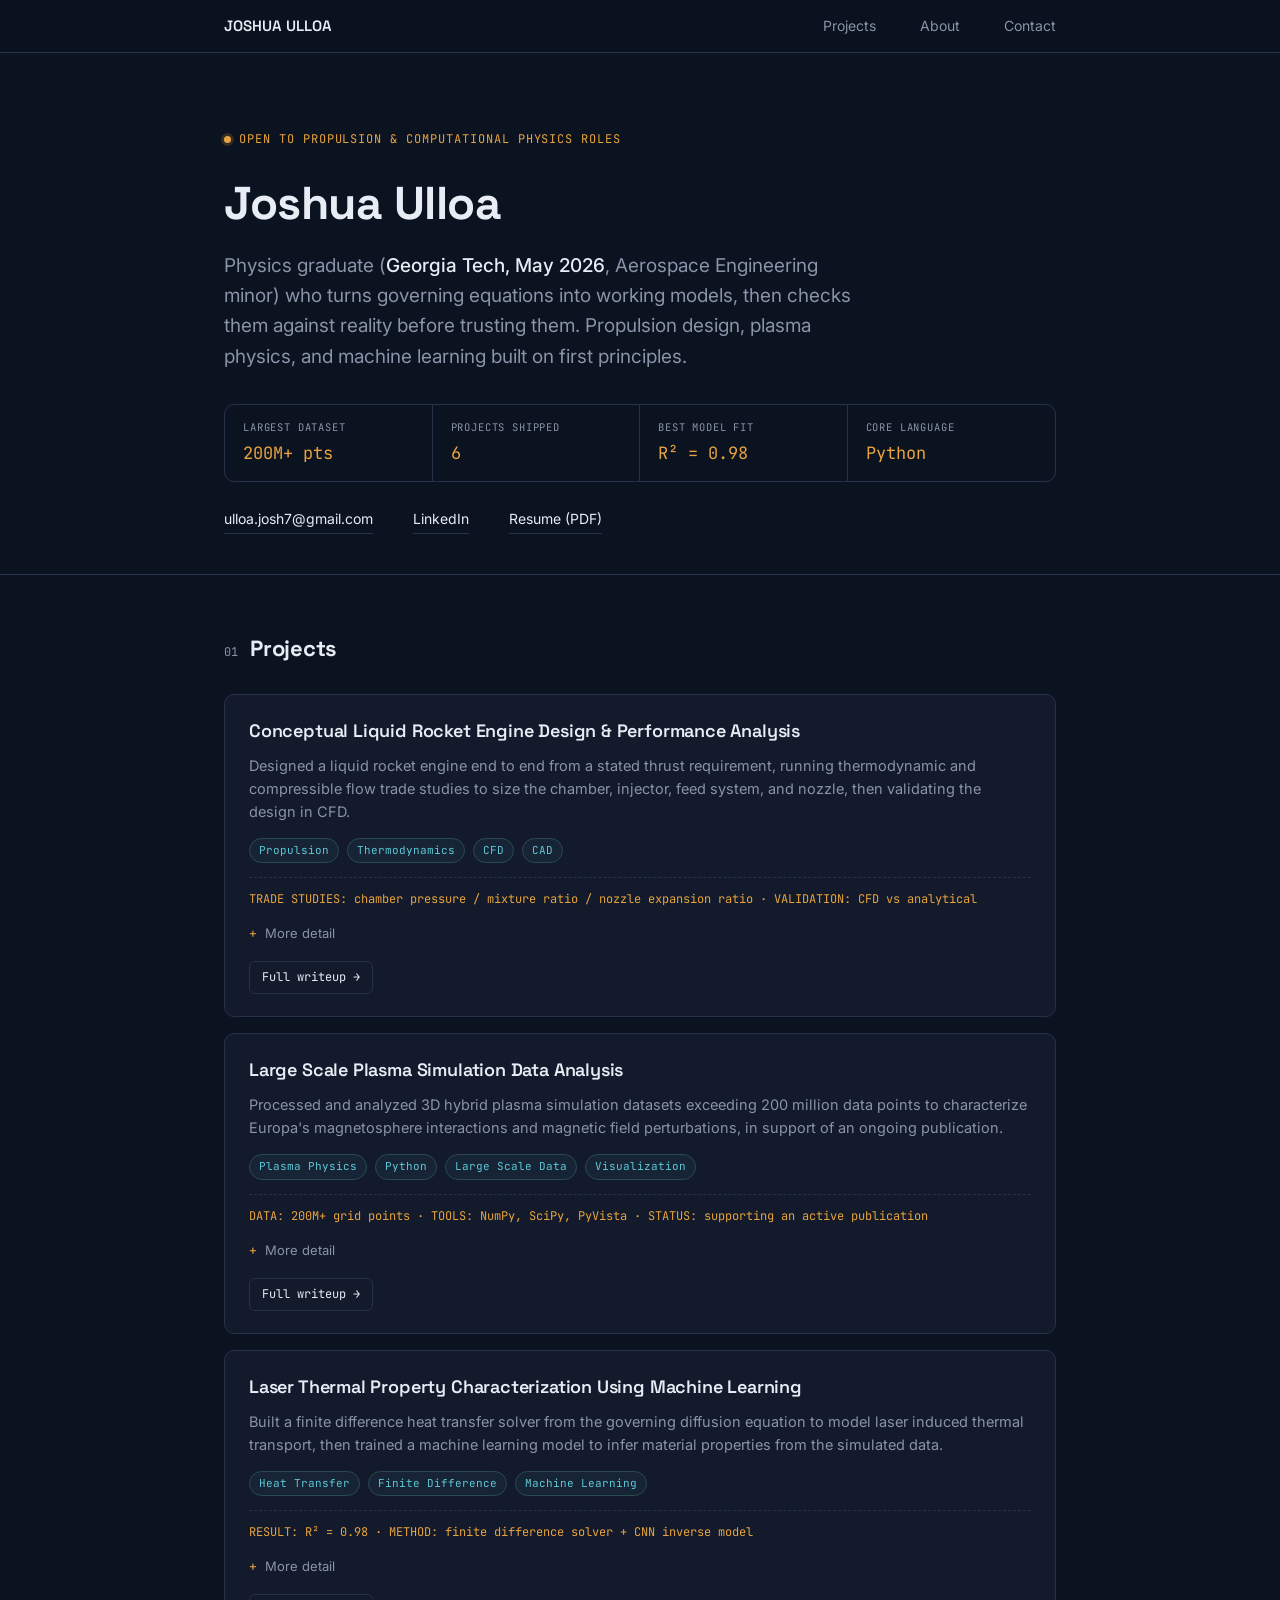
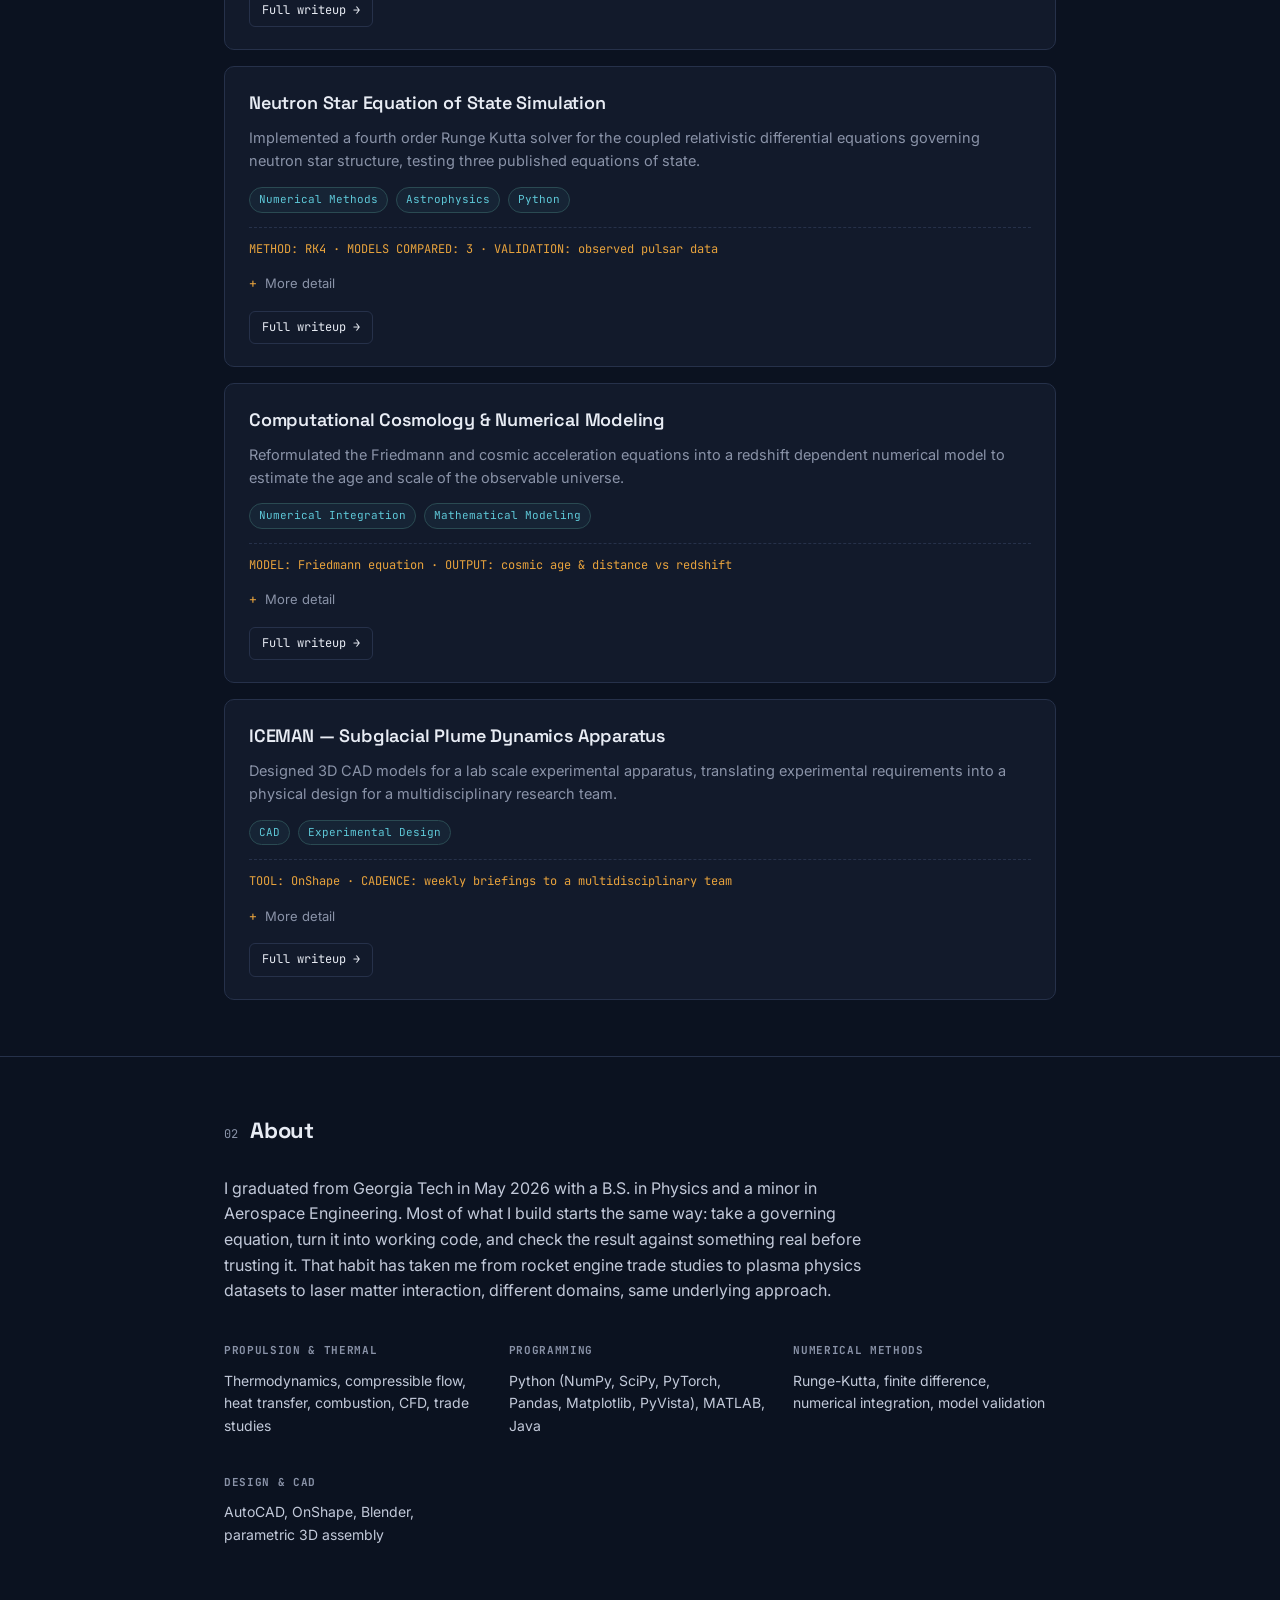
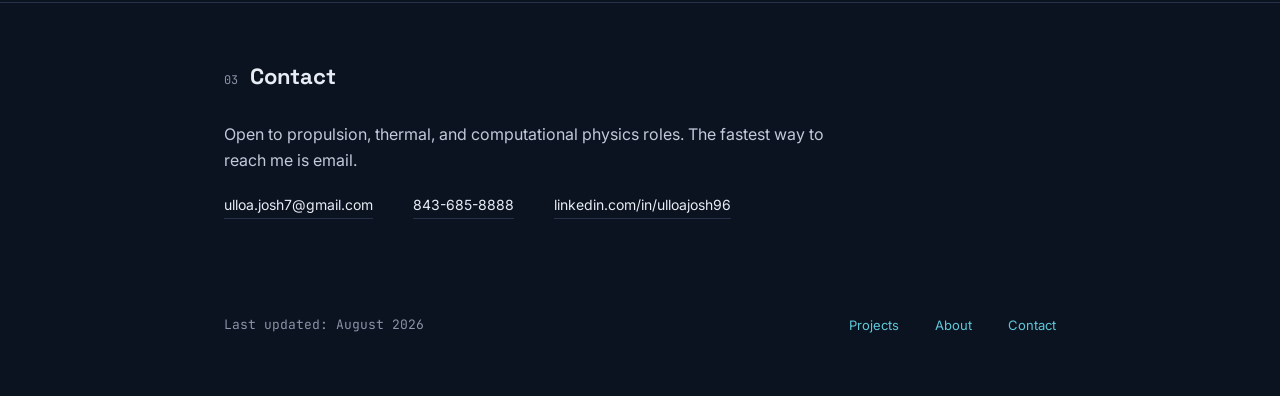
==== commit 3ff4c810: "Update index.html" ====
--- a/index.html
+++ b/index.html
@@ -292,8 +292,7 @@
       <h2>Contact</h2>
     </div>
     <p class="about-text">
-      Open to propulsion, thermal, and computational physics roles, and to Aerospace Engineering
-      graduate programs. The fastest way to reach me is email.
+      Open to propulsion, thermal, and computational physics roles. The fastest way to reach me is email.
     </p>
     <div class="hero-links" style="margin-top: 20px;">
       <a href="mailto:ulloa.josh7@gmail.com">ulloa.josh7@gmail.com</a>
